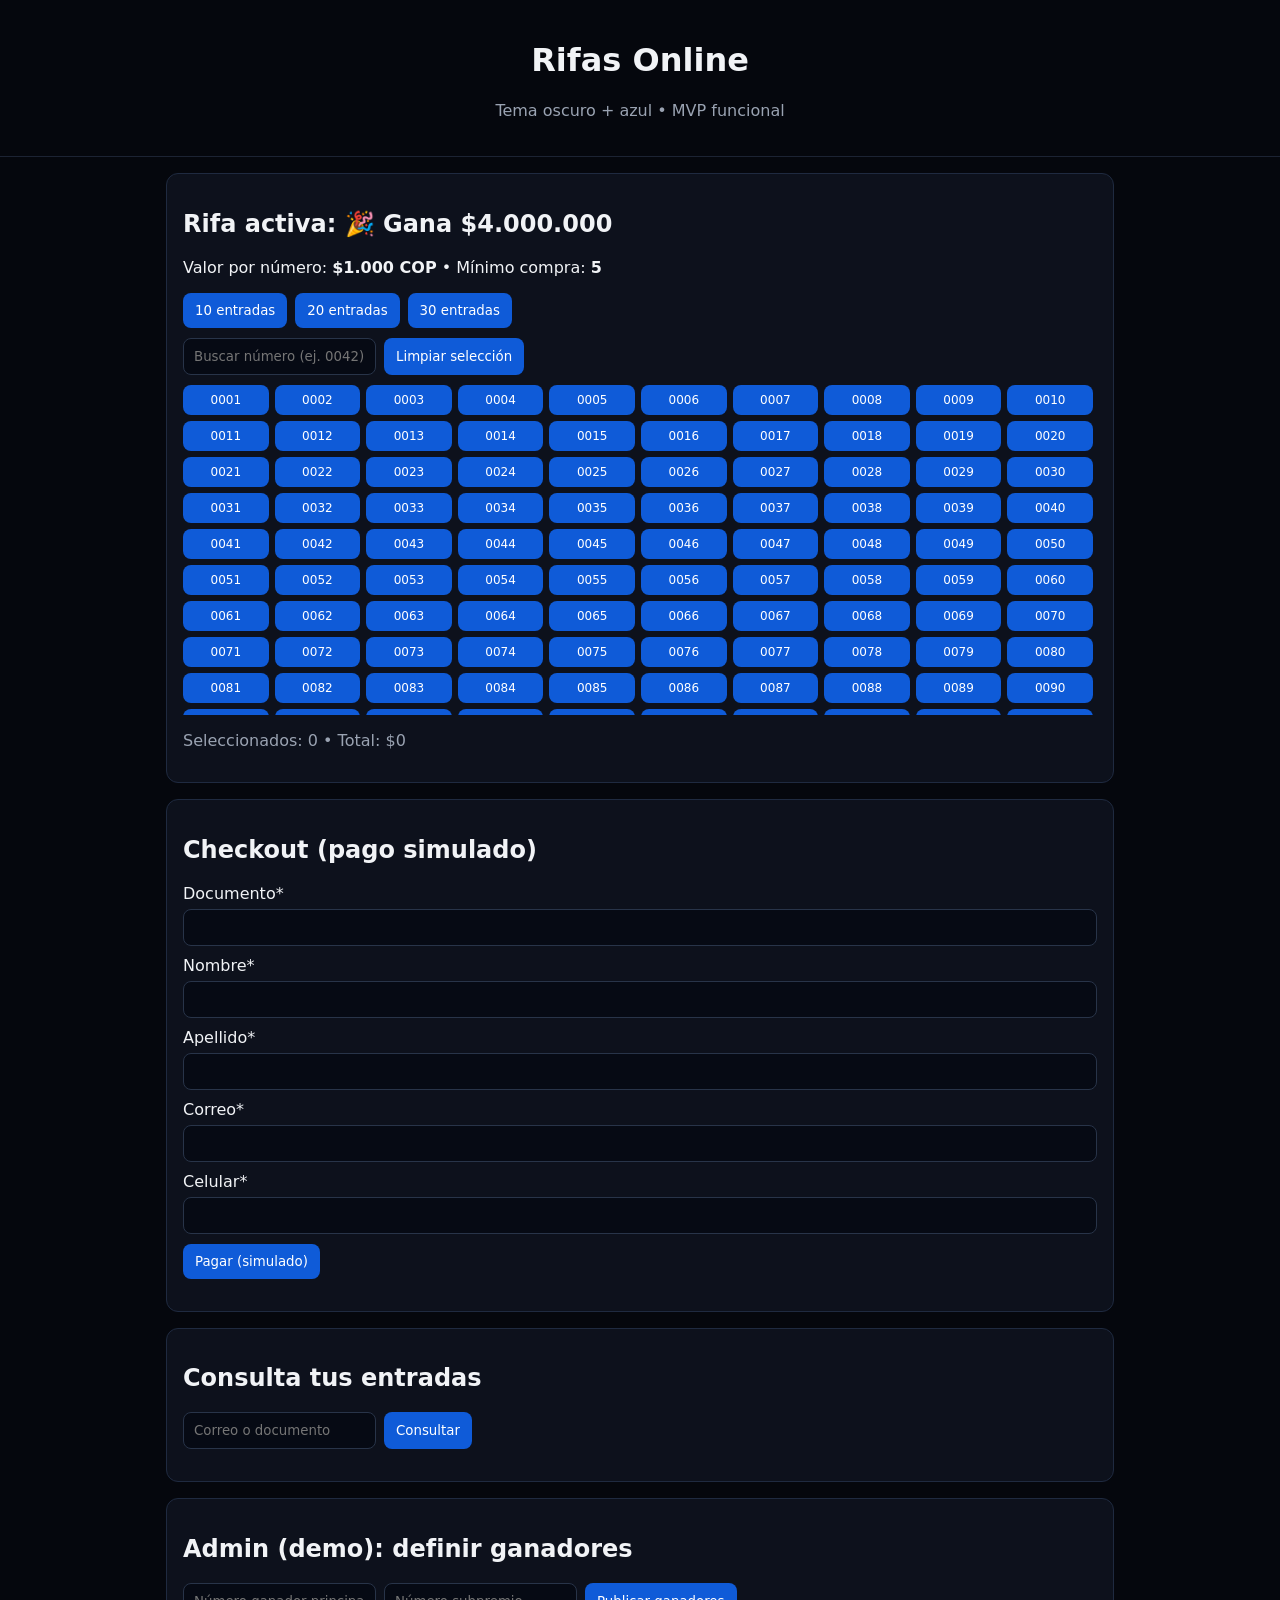
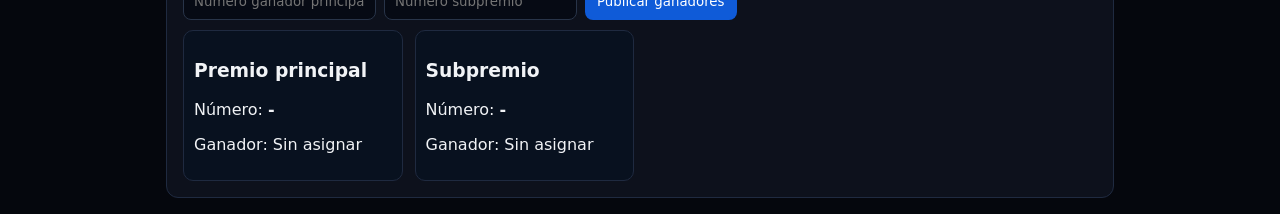
==== web/index.html @ 6b4c655e "feat: iniciar MVP web de rifas con compra simulada y panel admin demo" ====
<!doctype html>
<html lang="es">
  <head>
    <meta charset="UTF-8" />
    <meta name="viewport" content="width=device-width, initial-scale=1.0" />
    <title>Rifas MVP</title>
    <link rel="stylesheet" href="./styles.css" />
  </head>
  <body>
    <header class="header">
      <h1>Rifas Online</h1>
      <p class="subtitle">Tema oscuro + azul • MVP funcional</p>
    </header>

    <main class="container">
      <section class="card">
        <h2>Rifa activa: 🎉 Gana $4.000.000</h2>
        <p>Valor por número: <strong>$1.000 COP</strong> • Mínimo compra: <strong>5</strong></p>
        <div class="quick-actions">
          <button class="quick" data-quick="10">10 entradas</button>
          <button class="quick" data-quick="20">20 entradas</button>
          <button class="quick" data-quick="30">30 entradas</button>
        </div>
        <div class="tools">
          <input id="searchNumber" placeholder="Buscar número (ej. 0042)" maxlength="4" />
          <button id="clearSelection">Limpiar selección</button>
        </div>
        <div id="numberGrid" class="number-grid"></div>
        <p id="selectionInfo" class="muted"></p>
      </section>

      <section class="card">
        <h2>Checkout (pago simulado)</h2>
        <form id="checkoutForm" class="form">
          <div class="row"><label>Documento*</label><input name="document" required /></div>
          <div class="row"><label>Nombre*</label><input name="firstName" required /></div>
          <div class="row"><label>Apellido*</label><input name="lastName" required /></div>
          <div class="row"><label>Correo*</label><input type="email" name="email" required /></div>
          <div class="row"><label>Celular*</label><input name="phone" required /></div>
          <button type="submit">Pagar (simulado)</button>
        </form>
        <p id="checkoutMsg" class="muted"></p>
      </section>

      <section class="card">
        <h2>Consulta tus entradas</h2>
        <div class="tools">
          <input id="lookup" placeholder="Correo o documento" />
          <button id="lookupBtn">Consultar</button>
        </div>
        <ul id="lookupResults"></ul>
      </section>

      <section class="card">
        <h2>Admin (demo): definir ganadores</h2>
        <div class="tools">
          <input id="mainWinner" placeholder="Número ganador principal (0001+)" maxlength="4" />
          <input id="subWinner" placeholder="Número subpremio" maxlength="4" />
          <button id="setWinners">Publicar ganadores</button>
        </div>
        <div id="winners" class="winner-grid"></div>
      </section>
    </main>

    <script src="./app.js"></script>
  </body>
</html>
---- web/styles.css ----
:root { --bg:#05070d; --card:#0d111c; --blue:#0f5bd8; --text:#f1f3f6; --muted:#9aa3b2; --sold:#3b3f4a; --selected:#1f8b4c; }
*{box-sizing:border-box;font-family:Inter,system-ui,sans-serif}
body{margin:0;background:var(--bg);color:var(--text)}
.header{padding:20px;text-align:center;border-bottom:1px solid #1c2333}
.subtitle{color:var(--muted)}
.container{max-width:980px;margin:0 auto;padding:16px;display:grid;gap:16px}
.card{background:var(--card);padding:16px;border-radius:12px;border:1px solid #1f2a40}
.quick-actions,.tools{display:flex;gap:8px;flex-wrap:wrap;margin:10px 0}
button{background:var(--blue);color:white;border:none;padding:10px 12px;border-radius:8px;cursor:pointer}
input{background:#060a14;color:#fff;border:1px solid #283449;padding:10px;border-radius:8px}
.number-grid{display:grid;grid-template-columns:repeat(10,minmax(0,1fr));gap:6px;max-height:330px;overflow:auto;padding-right:4px}
.num{padding:8px 4px;font-size:12px}
.num.sold{background:var(--sold);cursor:not-allowed}
.num.selected{background:var(--selected)}
.muted{color:var(--muted)}
.form .row{display:grid;gap:6px;margin-bottom:10px}
.winner-grid{display:grid;grid-template-columns:repeat(auto-fill,minmax(210px,1fr));gap:12px;margin-top:10px}
.winner-card{background:#08111f;border:1px solid #1f2a40;border-radius:10px;padding:10px}
@media (max-width:680px){.number-grid{grid-template-columns:repeat(5,minmax(0,1fr));max-height:260px}}
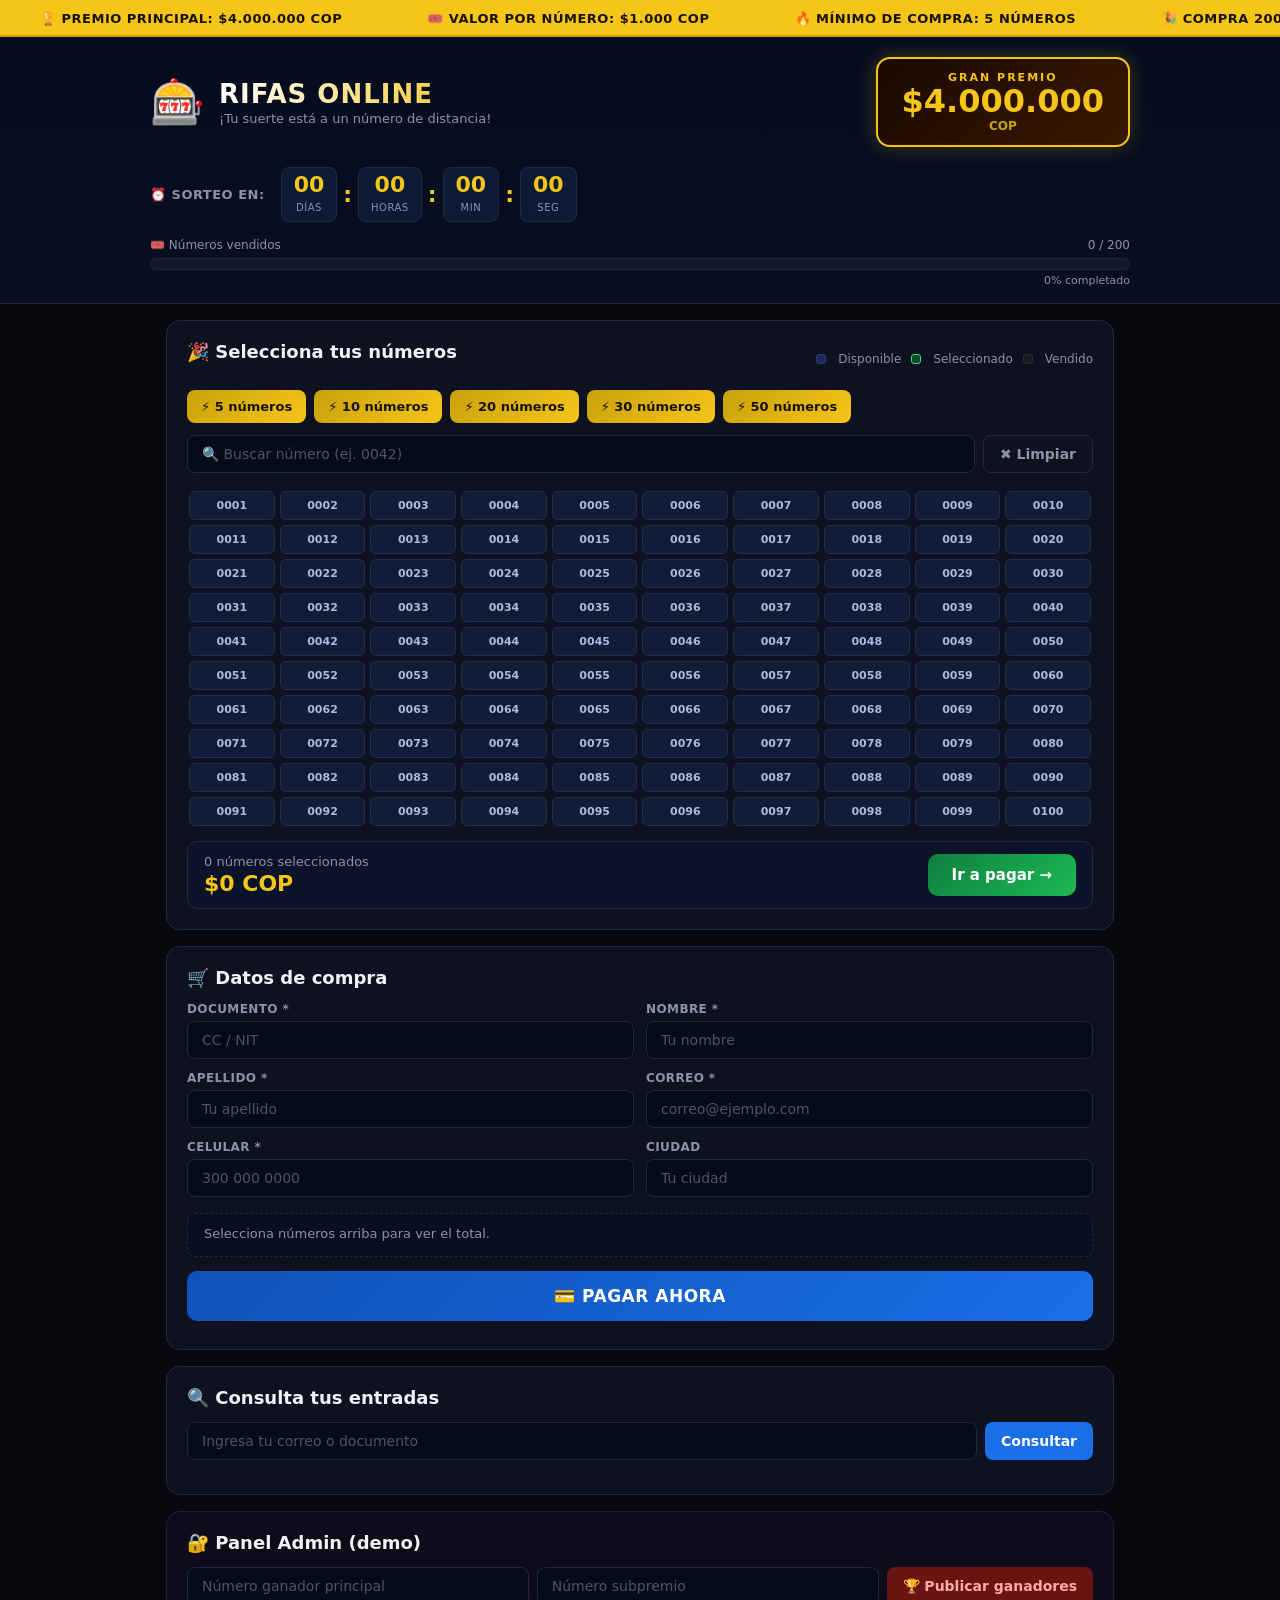
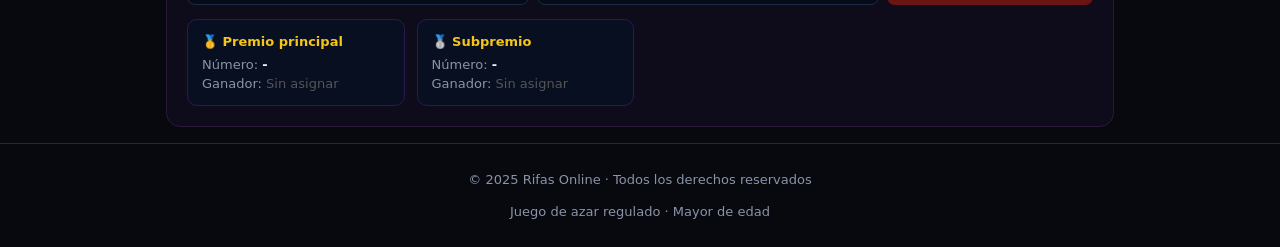
==== commit 348e4436: "Rediseño visual inspirado en sitio de sorteos: ticker, countdown, progreso - Agrega banner amarillo " ====
--- a/web/index.html
+++ b/web/index.html
@@ -3,64 +3,160 @@
   <head>
     <meta charset="UTF-8" />
     <meta name="viewport" content="width=device-width, initial-scale=1.0" />
-    <title>Rifas MVP</title>
+    <title>Rifas Online 🎰</title>
     <link rel="stylesheet" href="./styles.css" />
   </head>
   <body>
+
+    <!-- TICKER AMARILLO DESLIZANTE -->
+    <div class="ticker-wrap">
+      <div class="ticker-track">
+        <span>🏆 PREMIO PRINCIPAL: $4.000.000 COP</span>
+        <span>🎟️ VALOR POR NÚMERO: $1.000 COP</span>
+        <span>🔥 MÍNIMO DE COMPRA: 5 NÚMEROS</span>
+        <span>🎉 COMPRA 200 O MÁS Y GANA 1000 NÚMEROS EXTRA</span>
+        <span>⚡ ¡NO TE QUEDES SIN TU NÚMERO DE LA SUERTE!</span>
+        <span>📲 COMPARTÍ EL LINK CON TUS AMIGOS</span>
+        <span>🏆 PREMIO PRINCIPAL: $4.000.000 COP</span>
+        <span>🎟️ VALOR POR NÚMERO: $1.000 COP</span>
+        <span>🔥 MÍNIMO DE COMPRA: 5 NÚMEROS</span>
+        <span>🎉 COMPRA 200 O MÁS Y GANA 1000 NÚMEROS EXTRA</span>
+        <span>⚡ ¡NO TE QUEDES SIN TU NÚMERO DE LA SUERTE!</span>
+        <span>📲 COMPARTÍ EL LINK CON TUS AMIGOS</span>
+      </div>
+    </div>
+
+    <!-- HEADER -->
     <header class="header">
-      <h1>Rifas Online</h1>
-      <p class="subtitle">Tema oscuro + azul • MVP funcional</p>
+      <div class="header-inner">
+        <div class="brand">
+          <div class="brand-icon">🎰</div>
+          <div>
+            <h1>RIFAS ONLINE</h1>
+            <p class="tagline">¡Tu suerte está a un número de distancia!</p>
+          </div>
+        </div>
+        <div class="prize-hero">
+          <div class="prize-label">GRAN PREMIO</div>
+          <div class="prize-amount">$4.000.000</div>
+          <div class="prize-sub">COP</div>
+        </div>
+      </div>
+
+      <!-- COUNTDOWN -->
+      <div class="countdown-wrap">
+        <div class="countdown-label">⏰ SORTEO EN:</div>
+        <div class="countdown-boxes">
+          <div class="countdown-box"><span id="cd-days">00</span><small>días</small></div>
+          <div class="sep">:</div>
+          <div class="countdown-box"><span id="cd-hours">00</span><small>horas</small></div>
+          <div class="sep">:</div>
+          <div class="countdown-box"><span id="cd-mins">00</span><small>min</small></div>
+          <div class="sep">:</div>
+          <div class="countdown-box"><span id="cd-secs">00</span><small>seg</small></div>
+        </div>
+      </div>
+
+      <!-- PROGRESO DE VENTA -->
+      <div class="progress-wrap">
+        <div class="progress-labels">
+          <span>🎟️ Números vendidos</span>
+          <span id="prog-text">0 / 200</span>
+        </div>
+        <div class="progress-bar-bg">
+          <div class="progress-bar-fill" id="prog-fill" style="width:0%"></div>
+        </div>
+        <div class="progress-pct" id="prog-pct">0% completado</div>
+      </div>
     </header>
 
     <main class="container">
+
+      <!-- RIFA ACTIVA -->
       <section class="card">
-        <h2>Rifa activa: 🎉 Gana $4.000.000</h2>
-        <p>Valor por número: <strong>$1.000 COP</strong> • Mínimo compra: <strong>5</strong></p>
+        <div class="card-title-row">
+          <h2>🎉 Selecciona tus números</h2>
+          <div class="legend">
+            <span class="legend-dot available"></span>Disponible
+            <span class="legend-dot selected-dot"></span>Seleccionado
+            <span class="legend-dot sold-dot"></span>Vendido
+          </div>
+        </div>
+
         <div class="quick-actions">
-          <button class="quick" data-quick="10">10 entradas</button>
-          <button class="quick" data-quick="20">20 entradas</button>
-          <button class="quick" data-quick="30">30 entradas</button>
+          <button class="quick btn-gold" data-quick="5">⚡ 5 números</button>
+          <button class="quick btn-gold" data-quick="10">⚡ 10 números</button>
+          <button class="quick btn-gold" data-quick="20">⚡ 20 números</button>
+          <button class="quick btn-gold" data-quick="30">⚡ 30 números</button>
+          <button class="quick btn-gold" data-quick="50">⚡ 50 números</button>
         </div>
+
         <div class="tools">
-          <input id="searchNumber" placeholder="Buscar número (ej. 0042)" maxlength="4" />
-          <button id="clearSelection">Limpiar selección</button>
+          <input id="searchNumber" placeholder="🔍 Buscar número (ej. 0042)" maxlength="4" />
+          <button id="clearSelection" class="btn-outline">✖ Limpiar</button>
         </div>
+
         <div id="numberGrid" class="number-grid"></div>
-        <p id="selectionInfo" class="muted"></p>
+
+        <!-- RESUMEN STICKY -->
+        <div class="selection-bar" id="selectionBar">
+          <div class="sel-info">
+            <span id="selCount">0 seleccionados</span>
+            <span id="selTotal" class="sel-price">$0</span>
+          </div>
+          <button class="btn-checkout" onclick="document.getElementById('checkoutForm').scrollIntoView({behavior:'smooth'})">
+            Ir a pagar →
+          </button>
+        </div>
       </section>
 
+      <!-- CHECKOUT -->
       <section class="card">
-        <h2>Checkout (pago simulado)</h2>
+        <h2>🛒 Datos de compra</h2>
         <form id="checkoutForm" class="form">
-          <div class="row"><label>Documento*</label><input name="document" required /></div>
-          <div class="row"><label>Nombre*</label><input name="firstName" required /></div>
-          <div class="row"><label>Apellido*</label><input name="lastName" required /></div>
-          <div class="row"><label>Correo*</label><input type="email" name="email" required /></div>
-          <div class="row"><label>Celular*</label><input name="phone" required /></div>
-          <button type="submit">Pagar (simulado)</button>
+          <div class="form-grid">
+            <div class="row"><label>Documento *</label><input name="document" required placeholder="CC / NIT" /></div>
+            <div class="row"><label>Nombre *</label><input name="firstName" required placeholder="Tu nombre" /></div>
+            <div class="row"><label>Apellido *</label><input name="lastName" required placeholder="Tu apellido" /></div>
+            <div class="row"><label>Correo *</label><input type="email" name="email" required placeholder="correo@ejemplo.com" /></div>
+            <div class="row"><label>Celular *</label><input name="phone" required placeholder="300 000 0000" /></div>
+            <div class="row"><label>Ciudad</label><input name="city" placeholder="Tu ciudad" /></div>
+          </div>
+          <div class="checkout-summary" id="checkoutSummary">
+            Selecciona números arriba para ver el total.
+          </div>
+          <button type="submit" class="btn-pay">💳 PAGAR AHORA</button>
         </form>
         <p id="checkoutMsg" class="muted"></p>
       </section>
 
+      <!-- CONSULTA -->
       <section class="card">
-        <h2>Consulta tus entradas</h2>
+        <h2>🔍 Consulta tus entradas</h2>
         <div class="tools">
-          <input id="lookup" placeholder="Correo o documento" />
+          <input id="lookup" placeholder="Ingresa tu correo o documento" />
           <button id="lookupBtn">Consultar</button>
         </div>
-        <ul id="lookupResults"></ul>
+        <ul id="lookupResults" class="lookup-list"></ul>
       </section>
 
-      <section class="card">
-        <h2>Admin (demo): definir ganadores</h2>
+      <!-- ADMIN -->
+      <section class="card card-admin">
+        <h2>🔐 Panel Admin (demo)</h2>
         <div class="tools">
-          <input id="mainWinner" placeholder="Número ganador principal (0001+)" maxlength="4" />
+          <input id="mainWinner" placeholder="Número ganador principal" maxlength="4" />
           <input id="subWinner" placeholder="Número subpremio" maxlength="4" />
-          <button id="setWinners">Publicar ganadores</button>
+          <button id="setWinners" class="btn-danger">🏆 Publicar ganadores</button>
         </div>
         <div id="winners" class="winner-grid"></div>
       </section>
+
     </main>
+
+    <footer class="footer">
+      <p>© 2025 Rifas Online · Todos los derechos reservados</p>
+      <p class="muted">Juego de azar regulado · Mayor de edad</p>
+    </footer>
 
     <script src="./app.js"></script>
   </body>
--- a/web/styles.css
+++ b/web/styles.css
@@ -1,19 +1,384 @@
-:root { --bg:#05070d; --card:#0d111c; --blue:#0f5bd8; --text:#f1f3f6; --muted:#9aa3b2; --sold:#3b3f4a; --selected:#1f8b4c; }
-*{box-sizing:border-box;font-family:Inter,system-ui,sans-serif}
-body{margin:0;background:var(--bg);color:var(--text)}
-.header{padding:20px;text-align:center;border-bottom:1px solid #1c2333}
-.subtitle{color:var(--muted)}
-.container{max-width:980px;margin:0 auto;padding:16px;display:grid;gap:16px}
-.card{background:var(--card);padding:16px;border-radius:12px;border:1px solid #1f2a40}
-.quick-actions,.tools{display:flex;gap:8px;flex-wrap:wrap;margin:10px 0}
-button{background:var(--blue);color:white;border:none;padding:10px 12px;border-radius:8px;cursor:pointer}
-input{background:#060a14;color:#fff;border:1px solid #283449;padding:10px;border-radius:8px}
-.number-grid{display:grid;grid-template-columns:repeat(10,minmax(0,1fr));gap:6px;max-height:330px;overflow:auto;padding-right:4px}
-.num{padding:8px 4px;font-size:12px}
-.num.sold{background:var(--sold);cursor:not-allowed}
-.num.selected{background:var(--selected)}
-.muted{color:var(--muted)}
-.form .row{display:grid;gap:6px;margin-bottom:10px}
-.winner-grid{display:grid;grid-template-columns:repeat(auto-fill,minmax(210px,1fr));gap:12px;margin-top:10px}
-.winner-card{background:#08111f;border:1px solid #1f2a40;border-radius:10px;padding:10px}
-@media (max-width:680px){.number-grid{grid-template-columns:repeat(5,minmax(0,1fr));max-height:260px}}
+/* ── VARIABLES ── */
+:root {
+  --bg: #07090f;
+  --card: #0d1120;
+  --card2: #101525;
+  --blue: #1a6fe8;
+  --gold: #f5c518;
+  --gold-dark: #c9a10a;
+  --green: #1db954;
+  --red: #e83232;
+  --text: #f0f2f7;
+  --muted: #8a93a8;
+  --border: #1e2a44;
+  --sold-bg: #1a1a22;
+  --sold-text: #3e4455;
+  --selected-bg: #0f4a2a;
+  --selected-text: #2dde7a;
+  --hover-bg: #1a2a50;
+}
+
+* { box-sizing: border-box; font-family: Inter, system-ui, sans-serif; margin: 0; padding: 0; }
+body { background: var(--bg); color: var(--text); }
+
+/* ── TICKER ── */
+.ticker-wrap {
+  background: var(--gold);
+  overflow: hidden;
+  white-space: nowrap;
+  padding: 8px 0;
+  position: sticky;
+  top: 0;
+  z-index: 100;
+  border-bottom: 2px solid var(--gold-dark);
+}
+.ticker-track {
+  display: inline-block;
+  animation: ticker-scroll 35s linear infinite;
+}
+.ticker-track span {
+  display: inline-block;
+  padding: 0 40px;
+  color: #1a1200;
+  font-weight: 700;
+  font-size: 13px;
+  letter-spacing: 0.5px;
+  text-transform: uppercase;
+}
+@keyframes ticker-scroll {
+  0%   { transform: translateX(0); }
+  100% { transform: translateX(-50%); }
+}
+
+/* ── HEADER ── */
+.header {
+  background: linear-gradient(180deg, #050c1f 0%, #090f20 100%);
+  border-bottom: 1px solid var(--border);
+  padding: 20px 16px 16px;
+}
+.header-inner {
+  max-width: 980px;
+  margin: 0 auto;
+  display: flex;
+  align-items: center;
+  justify-content: space-between;
+  flex-wrap: wrap;
+  gap: 16px;
+  margin-bottom: 20px;
+}
+.brand { display: flex; align-items: center; gap: 14px; }
+.brand-icon { font-size: 44px; line-height: 1; }
+.brand h1 {
+  font-size: 26px;
+  font-weight: 900;
+  letter-spacing: 1px;
+  background: linear-gradient(90deg, #fff 0%, var(--gold) 100%);
+  -webkit-background-clip: text;
+  -webkit-text-fill-color: transparent;
+  background-clip: text;
+}
+.tagline { color: var(--muted); font-size: 13px; margin-top: 2px; }
+
+.prize-hero {
+  text-align: center;
+  background: linear-gradient(135deg, #1a0a00 0%, #3a1800 100%);
+  border: 2px solid var(--gold);
+  border-radius: 14px;
+  padding: 12px 24px;
+  box-shadow: 0 0 20px rgba(245,197,24,0.25);
+}
+.prize-label { font-size: 11px; font-weight: 700; letter-spacing: 2px; color: var(--gold); text-transform: uppercase; }
+.prize-amount { font-size: 32px; font-weight: 900; color: var(--gold); line-height: 1.1; }
+.prize-sub { font-size: 12px; color: var(--gold-dark); font-weight: 600; }
+
+/* ── COUNTDOWN ── */
+.countdown-wrap {
+  max-width: 980px;
+  margin: 0 auto 16px;
+  display: flex;
+  align-items: center;
+  gap: 16px;
+  flex-wrap: wrap;
+}
+.countdown-label { font-size: 13px; font-weight: 700; color: var(--muted); letter-spacing: 0.5px; white-space: nowrap; }
+.countdown-boxes { display: flex; align-items: center; gap: 6px; }
+.countdown-box {
+  background: #0d1a36;
+  border: 1px solid var(--border);
+  border-radius: 8px;
+  padding: 6px 12px;
+  text-align: center;
+  min-width: 52px;
+}
+.countdown-box span { display: block; font-size: 22px; font-weight: 900; color: var(--gold); line-height: 1; }
+.countdown-box small { font-size: 10px; color: var(--muted); text-transform: uppercase; letter-spacing: 0.5px; }
+.sep { font-size: 22px; font-weight: 900; color: var(--gold); }
+
+/* ── PROGRESS BAR ── */
+.progress-wrap {
+  max-width: 980px;
+  margin: 0 auto;
+}
+.progress-labels {
+  display: flex;
+  justify-content: space-between;
+  font-size: 12px;
+  color: var(--muted);
+  margin-bottom: 6px;
+}
+.progress-bar-bg {
+  background: #111827;
+  border-radius: 99px;
+  height: 12px;
+  overflow: hidden;
+  border: 1px solid var(--border);
+}
+.progress-bar-fill {
+  height: 100%;
+  background: linear-gradient(90deg, var(--green) 0%, var(--gold) 100%);
+  border-radius: 99px;
+  transition: width 0.5s ease;
+  box-shadow: 0 0 8px rgba(29,185,84,0.5);
+}
+.progress-pct { font-size: 11px; color: var(--muted); text-align: right; margin-top: 4px; }
+
+/* ── CONTAINER ── */
+.container { max-width: 980px; margin: 0 auto; padding: 16px; display: grid; gap: 16px; }
+
+/* ── CARD ── */
+.card {
+  background: var(--card);
+  padding: 20px;
+  border-radius: 14px;
+  border: 1px solid var(--border);
+}
+.card-admin { border-color: #2a1a3a; background: #0e0c1a; }
+.card-title-row {
+  display: flex;
+  align-items: center;
+  justify-content: space-between;
+  flex-wrap: wrap;
+  gap: 10px;
+  margin-bottom: 14px;
+}
+.card-title-row h2 { font-size: 18px; font-weight: 700; }
+h2 { font-size: 18px; font-weight: 700; margin-bottom: 14px; }
+
+/* ── LEGEND ── */
+.legend {
+  display: flex;
+  align-items: center;
+  gap: 10px;
+  font-size: 12px;
+  color: var(--muted);
+}
+.legend-dot {
+  display: inline-block;
+  width: 10px; height: 10px;
+  border-radius: 3px;
+  margin-right: 2px;
+}
+.legend-dot.available { background: #1a2a50; border: 1px solid #2a4080; }
+.legend-dot.selected-dot { background: var(--selected-bg); border: 1px solid var(--selected-text); }
+.legend-dot.sold-dot { background: var(--sold-bg); border: 1px solid #2a2e3a; }
+
+/* ── QUICK ACTIONS ── */
+.quick-actions { display: flex; gap: 8px; flex-wrap: wrap; margin-bottom: 12px; }
+.btn-gold {
+  background: linear-gradient(135deg, #c9a10a, #f5c518);
+  color: #1a1200;
+  font-weight: 700;
+  font-size: 13px;
+  border: none;
+  padding: 9px 14px;
+  border-radius: 8px;
+  cursor: pointer;
+  transition: transform 0.1s, box-shadow 0.1s;
+}
+.btn-gold:hover { transform: translateY(-1px); box-shadow: 0 4px 12px rgba(245,197,24,0.35); }
+.btn-gold:active { transform: translateY(0); }
+
+/* ── TOOLS ── */
+.tools { display: flex; gap: 8px; flex-wrap: wrap; margin-bottom: 14px; }
+input {
+  background: #060b18;
+  color: #fff;
+  border: 1px solid var(--border);
+  padding: 10px 14px;
+  border-radius: 8px;
+  font-size: 14px;
+  flex: 1;
+  min-width: 160px;
+  outline: none;
+  transition: border-color 0.2s;
+}
+input:focus { border-color: var(--blue); }
+input::placeholder { color: #4a5568; }
+
+button {
+  background: var(--blue);
+  color: white;
+  border: none;
+  padding: 10px 16px;
+  border-radius: 8px;
+  cursor: pointer;
+  font-size: 14px;
+  font-weight: 600;
+  transition: background 0.15s;
+}
+button:hover { background: #2176f0; }
+.btn-outline {
+  background: transparent;
+  border: 1px solid var(--border);
+  color: var(--muted);
+}
+.btn-outline:hover { border-color: var(--red); color: var(--red); background: transparent; }
+.btn-danger { background: #6b1414; color: #ffaaaa; }
+.btn-danger:hover { background: #8b1c1c; }
+
+/* ── NUMBER GRID ── */
+.number-grid {
+  display: grid;
+  grid-template-columns: repeat(10, minmax(0, 1fr));
+  gap: 5px;
+  max-height: 340px;
+  overflow-y: auto;
+  padding: 4px 2px;
+  scrollbar-width: thin;
+  scrollbar-color: var(--border) transparent;
+}
+.num {
+  padding: 7px 2px;
+  font-size: 11px;
+  font-weight: 600;
+  border-radius: 6px;
+  background: #111c38;
+  border: 1px solid #1e2e55;
+  color: #aabce0;
+  cursor: pointer;
+  transition: background 0.12s, border-color 0.12s, transform 0.08s;
+  text-align: center;
+}
+.num:not(.sold):not(.selected):hover {
+  background: var(--hover-bg);
+  border-color: var(--blue);
+  color: #fff;
+  transform: scale(1.05);
+}
+.num.sold {
+  background: var(--sold-bg);
+  border-color: #252930;
+  color: var(--sold-text);
+  cursor: not-allowed;
+}
+.num.selected {
+  background: var(--selected-bg);
+  border-color: var(--selected-text);
+  color: var(--selected-text);
+  font-weight: 700;
+  box-shadow: 0 0 6px rgba(45,222,122,0.3);
+}
+
+/* ── SELECTION BAR ── */
+.selection-bar {
+  display: flex;
+  align-items: center;
+  justify-content: space-between;
+  background: #0a1328;
+  border: 1px solid var(--border);
+  border-radius: 10px;
+  padding: 12px 16px;
+  margin-top: 14px;
+  flex-wrap: wrap;
+  gap: 10px;
+}
+.sel-info { display: flex; flex-direction: column; gap: 2px; }
+#selCount { font-size: 13px; color: var(--muted); }
+.sel-price { font-size: 22px; font-weight: 800; color: var(--gold); }
+.btn-checkout {
+  background: linear-gradient(135deg, #0f8040, #1db954);
+  color: #fff;
+  font-weight: 700;
+  font-size: 15px;
+  padding: 12px 24px;
+  border-radius: 10px;
+  border: none;
+  cursor: pointer;
+  transition: transform 0.1s, box-shadow 0.1s;
+}
+.btn-checkout:hover { transform: translateY(-1px); box-shadow: 0 4px 14px rgba(29,185,84,0.4); }
+
+/* ── FORM ── */
+.form-grid { display: grid; grid-template-columns: 1fr 1fr; gap: 12px; margin-bottom: 16px; }
+.form .row { display: grid; gap: 5px; }
+.form .row label { font-size: 12px; font-weight: 600; color: var(--muted); text-transform: uppercase; letter-spacing: 0.4px; }
+
+.checkout-summary {
+  background: #080f20;
+  border: 1px dashed var(--border);
+  border-radius: 8px;
+  padding: 12px 16px;
+  font-size: 13px;
+  color: var(--muted);
+  margin-bottom: 14px;
+  min-height: 44px;
+}
+
+.btn-pay {
+  width: 100%;
+  background: linear-gradient(135deg, #1052b8, #1a6fe8);
+  color: #fff;
+  font-size: 17px;
+  font-weight: 800;
+  padding: 15px;
+  border-radius: 10px;
+  border: none;
+  cursor: pointer;
+  letter-spacing: 0.5px;
+  transition: transform 0.1s, box-shadow 0.1s;
+}
+.btn-pay:hover { transform: translateY(-1px); box-shadow: 0 4px 18px rgba(26,111,232,0.45); }
+.btn-pay:active { transform: translateY(0); }
+
+.muted { color: var(--muted); font-size: 13px; margin-top: 8px; }
+
+/* ── LOOKUP ── */
+.lookup-list { list-style: none; margin-top: 12px; display: grid; gap: 8px; }
+.lookup-list li {
+  background: var(--card2);
+  border: 1px solid var(--border);
+  border-radius: 8px;
+  padding: 10px 14px;
+  font-size: 13px;
+}
+
+/* ── WINNERS ── */
+.winner-grid { display: grid; grid-template-columns: repeat(auto-fill, minmax(210px,1fr)); gap: 12px; margin-top: 12px; }
+.winner-card {
+  background: #080f20;
+  border: 1px solid #2a1a50;
+  border-radius: 10px;
+  padding: 14px;
+}
+.winner-card h3 { font-size: 13px; font-weight: 700; color: var(--gold); margin-bottom: 8px; }
+.winner-card p { font-size: 13px; color: var(--muted); margin-top: 4px; }
+.winner-card strong { color: var(--text); }
+
+/* ── FOOTER ── */
+.footer {
+  text-align: center;
+  padding: 24px 16px;
+  border-top: 1px solid var(--border);
+  color: var(--muted);
+  font-size: 13px;
+  line-height: 1.8;
+}
+
+/* ── RESPONSIVE ── */
+@media (max-width: 680px) {
+  .number-grid { grid-template-columns: repeat(5, minmax(0,1fr)); max-height: 280px; }
+  .form-grid { grid-template-columns: 1fr; }
+  .prize-amount { font-size: 24px; }
+  .brand h1 { font-size: 20px; }
+  .header-inner { justify-content: center; text-align: center; }
+}
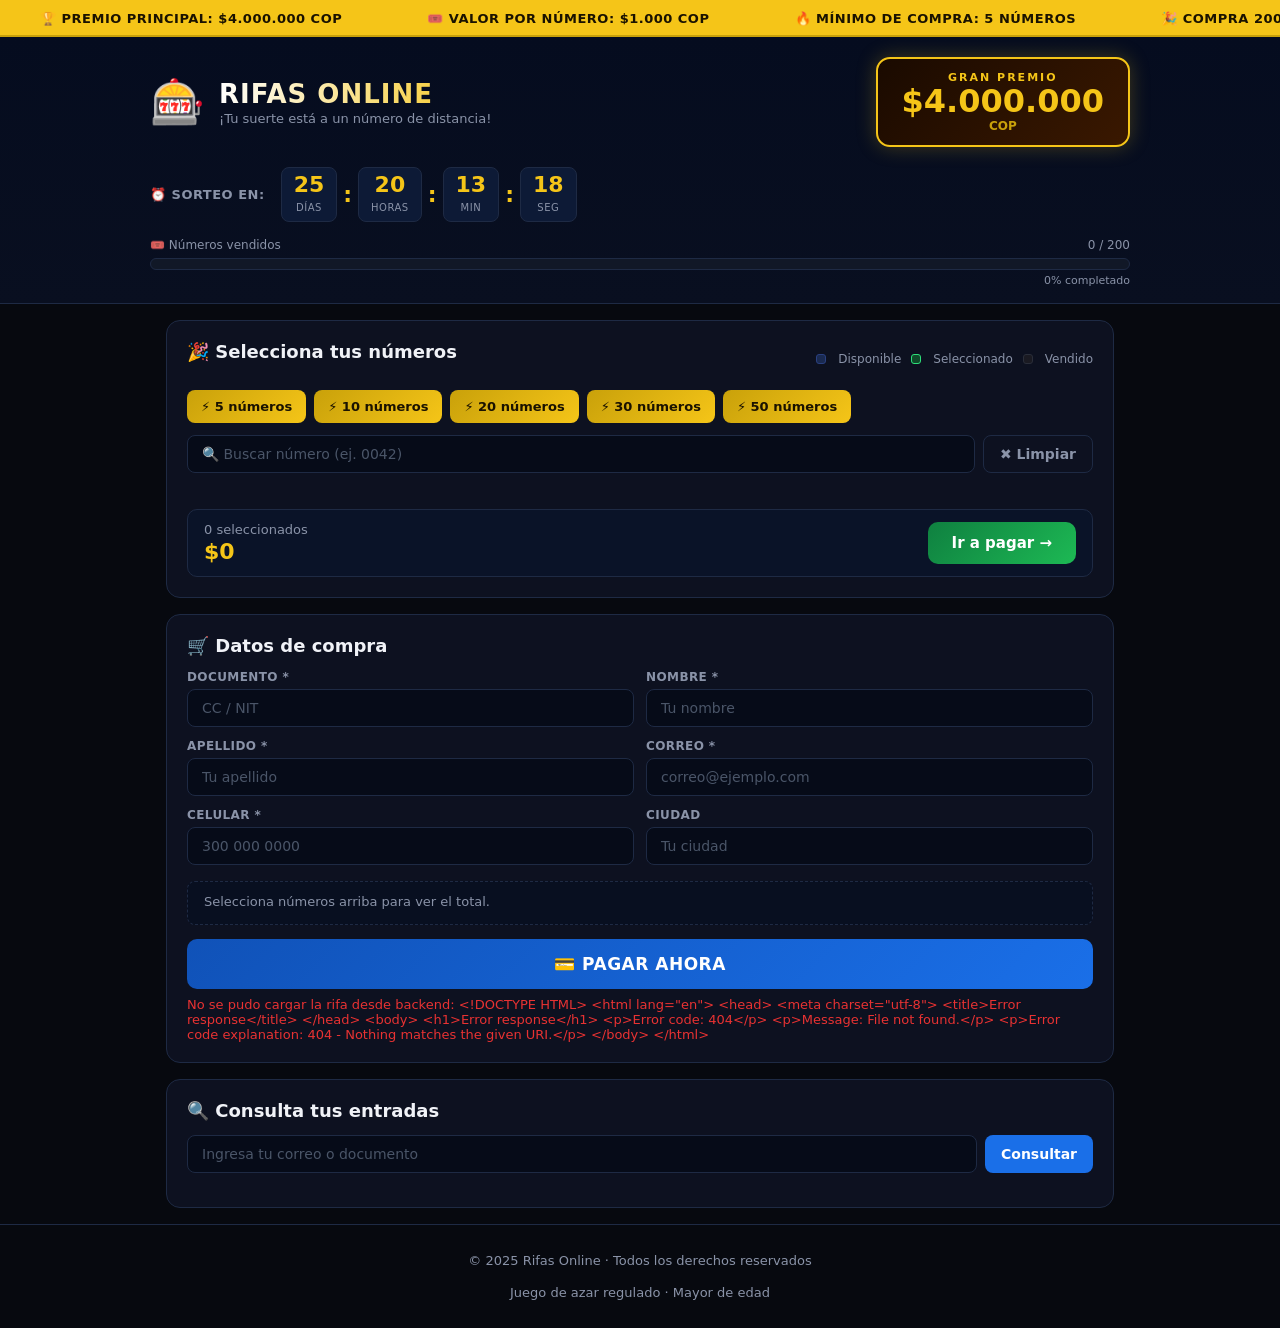
==== commit a3c8bb38: "some changes" ====
--- a/web/index.html
+++ b/web/index.html
@@ -3,6 +3,9 @@
   <head>
     <meta charset="UTF-8" />
     <meta name="viewport" content="width=device-width, initial-scale=1.0" />
+    <meta name="description" content="Compra números para rifas online de forma rápida y segura." />
+    <meta name="raffle-date" content="2026-12-31T20:00:00-05:00" />
+    <meta name="api-base" content="" />
     <title>Rifas Online 🎰</title>
     <link rel="stylesheet" href="./styles.css" />
   </head>
@@ -38,8 +41,8 @@
         </div>
         <div class="prize-hero">
           <div class="prize-label">GRAN PREMIO</div>
-          <div class="prize-amount">$4.000.000</div>
-          <div class="prize-sub">COP</div>
+          <div id="prizeAmount" class="prize-amount">$4.000.000</div>
+          <div id="prizeSub" class="prize-sub">COP</div>
         </div>
       </div>
 
@@ -104,7 +107,7 @@
             <span id="selCount">0 seleccionados</span>
             <span id="selTotal" class="sel-price">$0</span>
           </div>
-          <button class="btn-checkout" onclick="document.getElementById('checkoutForm').scrollIntoView({behavior:'smooth'})">
+          <button id="goCheckout" class="btn-checkout">
             Ir a pagar →
           </button>
         </div>
@@ -141,7 +144,7 @@
       </section>
 
       <!-- ADMIN -->
-      <section class="card card-admin">
+      <section id="adminCard" class="card card-admin" hidden>
         <h2>🔐 Panel Admin (demo)</h2>
         <div class="tools">
           <input id="mainWinner" placeholder="Número ganador principal" maxlength="4" />
--- a/web/styles.css
+++ b/web/styles.css
@@ -323,6 +323,12 @@
   margin-bottom: 14px;
   min-height: 44px;
 }
+.summary-numbers {
+  margin: 8px 0 10px;
+  color: #aabce0;
+  word-break: break-word;
+}
+.summary-total { color: var(--gold); }
 
 .btn-pay {
   width: 100%;
@@ -351,6 +357,9 @@
   padding: 10px 14px;
   font-size: 13px;
 }
+.lookup-top { color: var(--text); margin-bottom: 4px; }
+.lookup-amount { color: var(--gold); font-weight: 700; }
+.lookup-numbers { color: var(--muted); word-break: break-word; }
 
 /* ── WINNERS ── */
 .winner-grid { display: grid; grid-template-columns: repeat(auto-fill, minmax(210px,1fr)); gap: 12px; margin-top: 12px; }
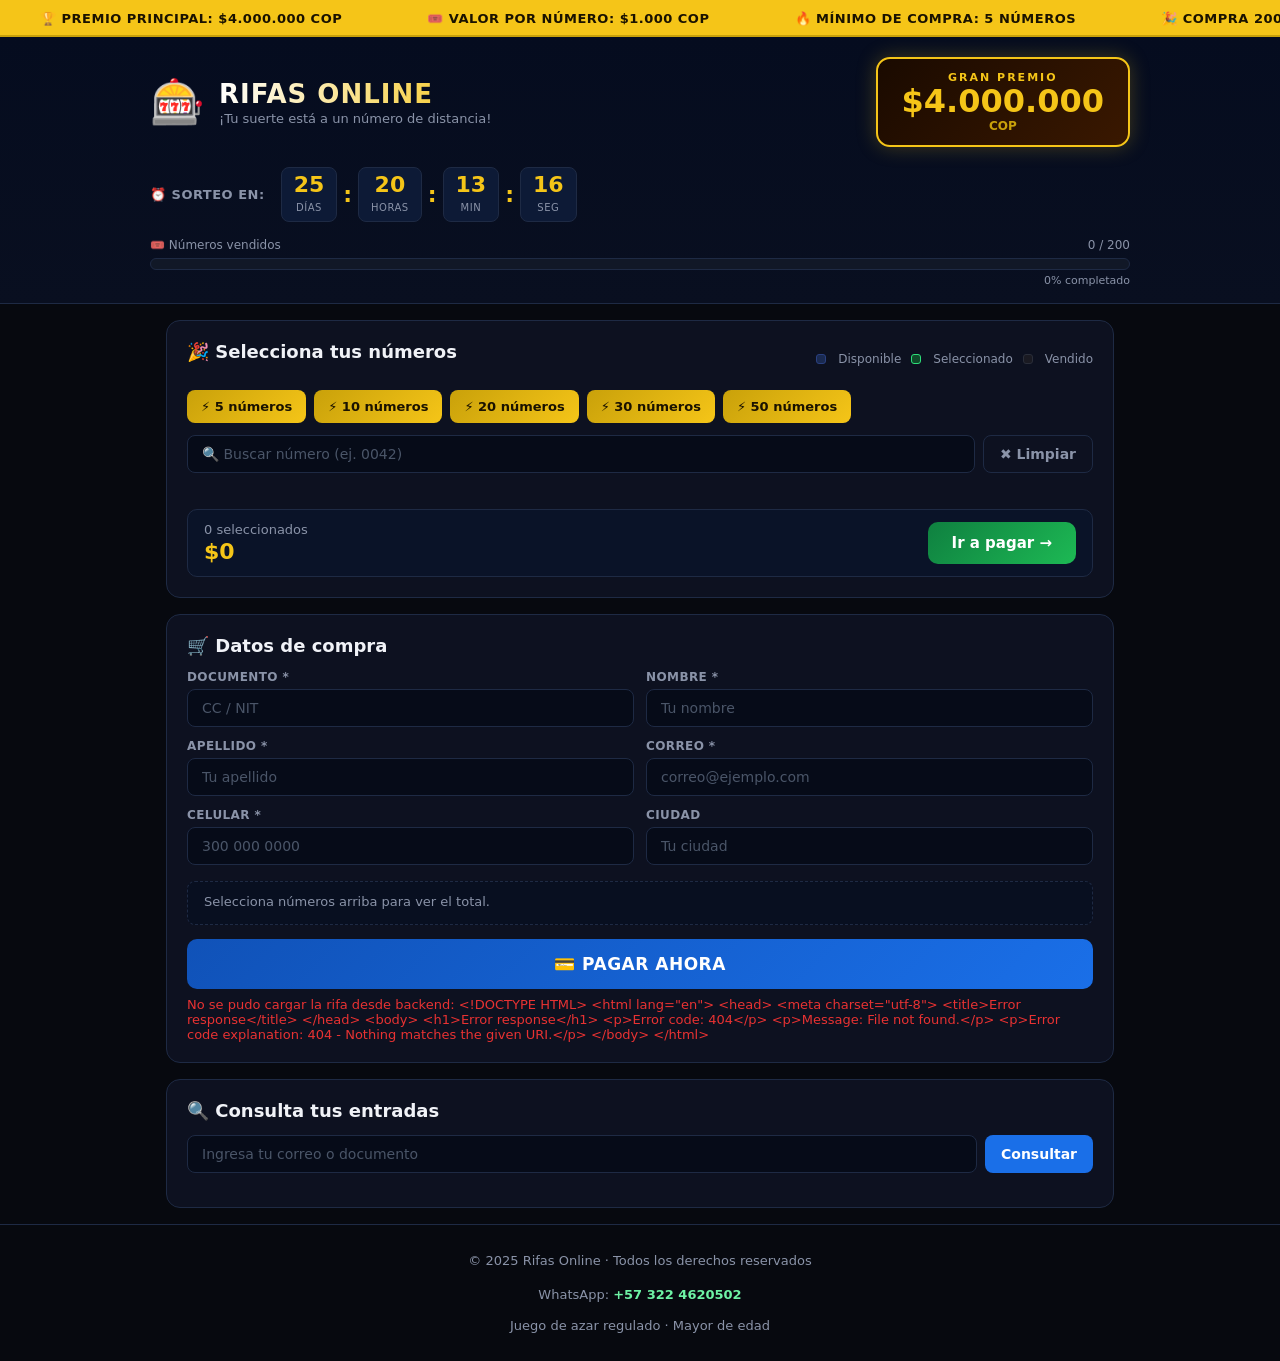
==== commit 9253a18e: "wp changes" ====
--- a/web/index.html
+++ b/web/index.html
@@ -157,8 +157,14 @@
     </main>
 
     <footer class="footer">
-      <p>© 2025 Rifas Online · Todos los derechos reservados</p>
-      <p class="muted">Juego de azar regulado · Mayor de edad</p>
+      <p>&copy; 2025 Rifas Online &middot; Todos los derechos reservados</p>
+      <p class="footer-contact">
+        WhatsApp:
+        <a class="whatsapp-link" href="https://wa.me/573224620502" target="_blank" rel="noopener noreferrer">
+          +57 322 4620502
+        </a>
+      </p>
+      <p class="muted">Juego de azar regulado &middot; Mayor de edad</p>
     </footer>
 
     <script src="./app.js"></script>
--- a/web/styles.css
+++ b/web/styles.css
@@ -382,6 +382,17 @@
   font-size: 13px;
   line-height: 1.8;
 }
+.footer-contact {
+  margin-top: 10px;
+}
+.whatsapp-link {
+  color: #6ef3a5;
+  font-weight: 700;
+  text-decoration: none;
+}
+.whatsapp-link:hover {
+  text-decoration: underline;
+}
 
 /* ── RESPONSIVE ── */
 @media (max-width: 680px) {
